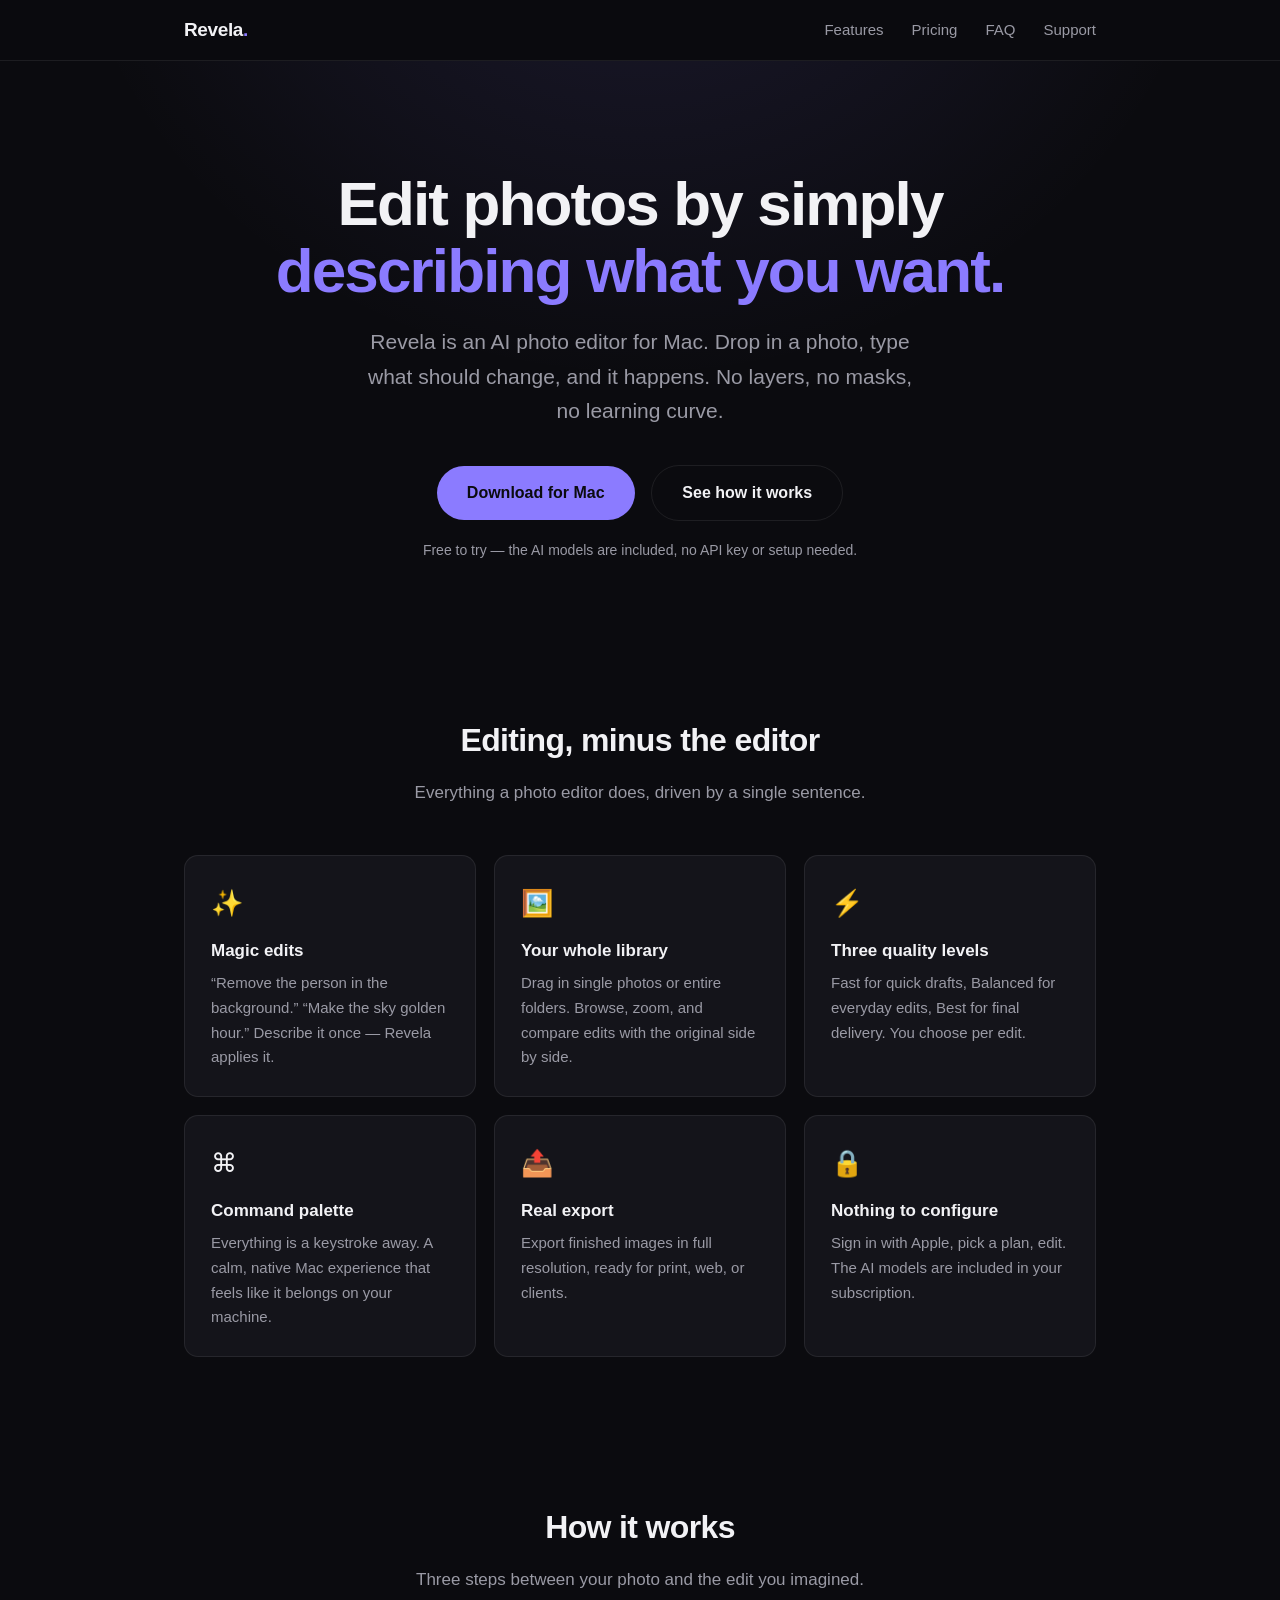
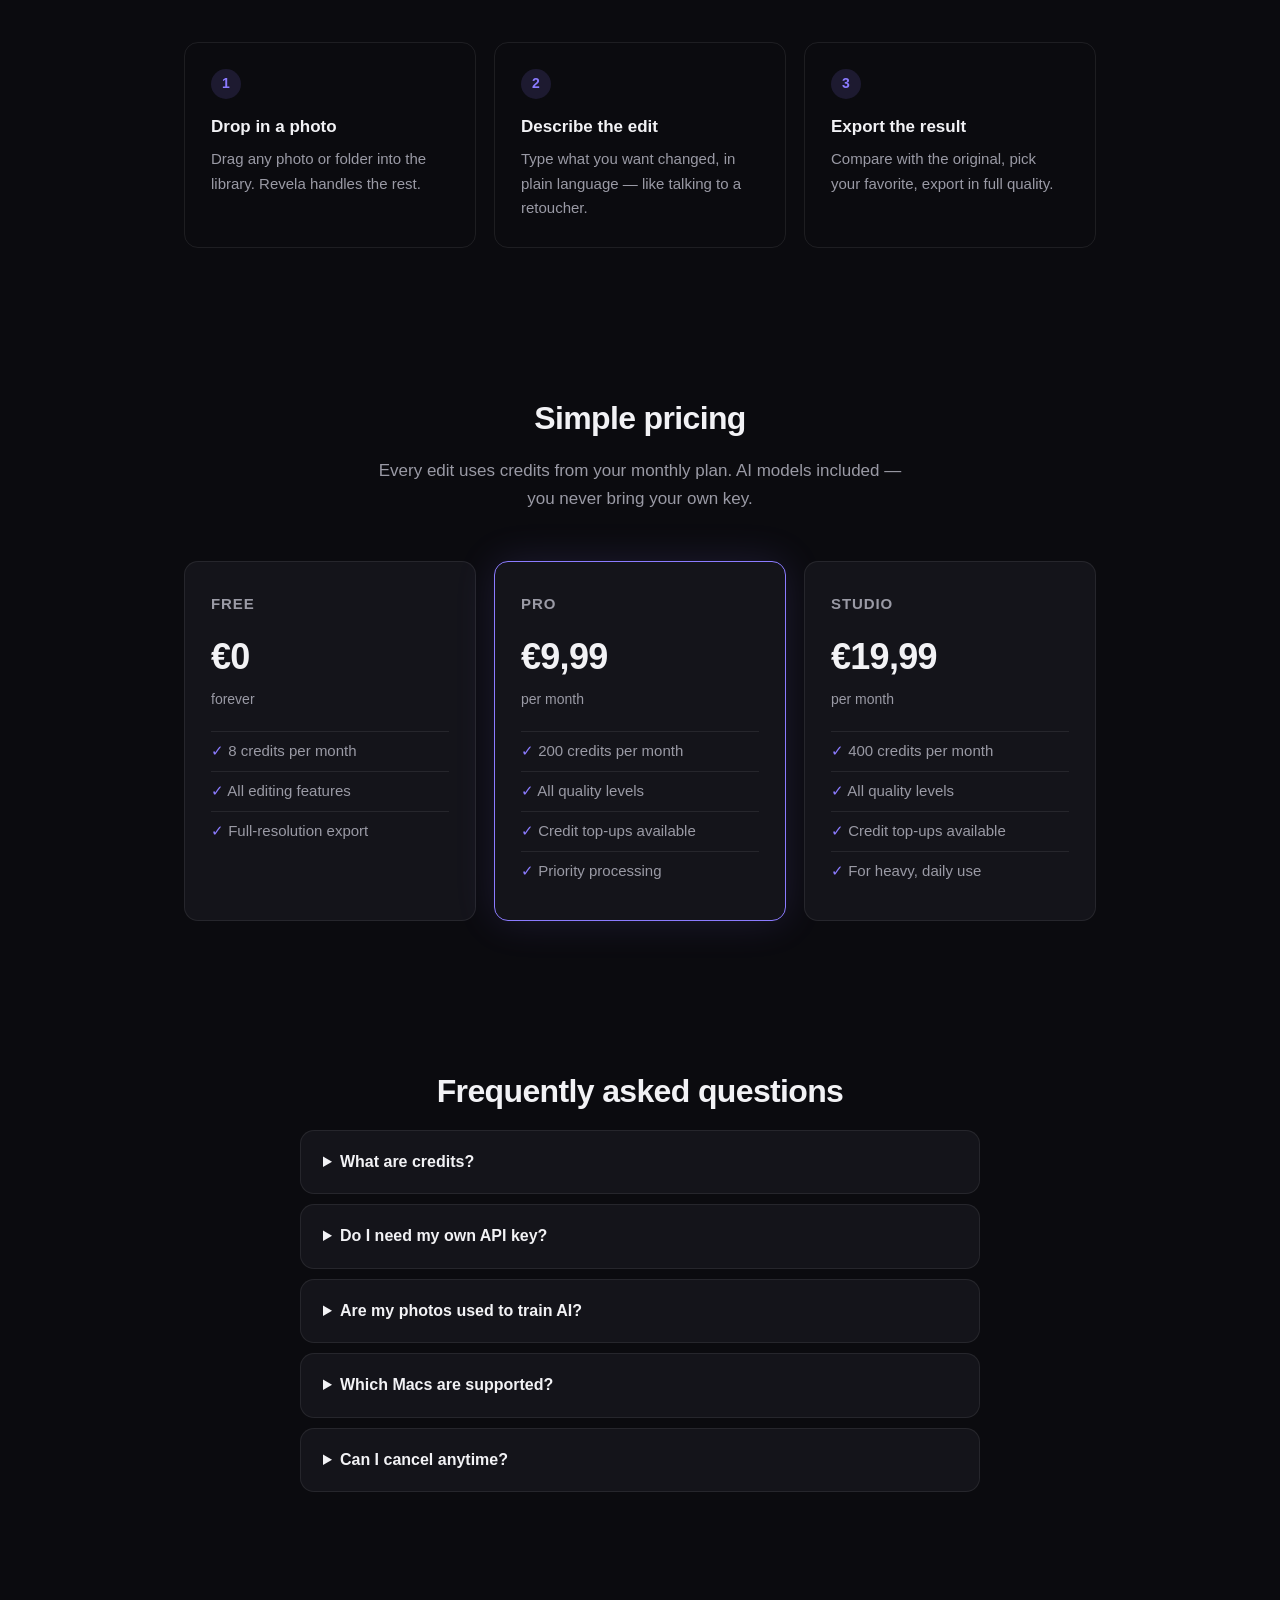
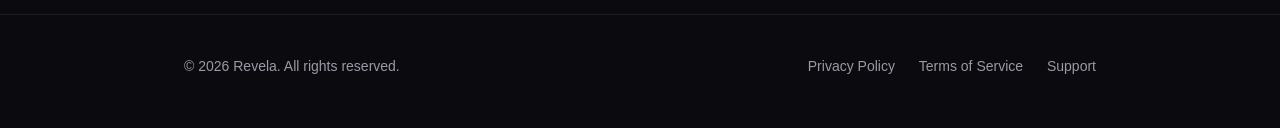
==== index.html @ b55bc23b "Revela marketing site + privacy, terms, support pages Co-Authored-By: Claude Fable 5 <noreply@anthro" ====
<!DOCTYPE html>
<html lang="en">
<head>
  <meta charset="UTF-8">
  <meta name="viewport" content="width=device-width, initial-scale=1.0">
  <title>Revela — Edit photos by describing what you want</title>
  <meta name="description" content="Revela is a Mac app that edits your photos with AI. Drop in a photo, describe the edit in plain language, and watch it happen. No layers, no learning curve.">
  <meta property="og:title" content="Revela — Edit photos by describing what you want">
  <meta property="og:description" content="AI photo editing for Mac. Describe the edit. Revela does the rest.">
  <meta property="og:type" content="website">
  <link rel="stylesheet" href="style.css">
</head>
<body>

<nav>
  <div class="wrap">
    <a class="brand" href="index.html">Revela<span>.</span></a>
    <div class="links">
      <a href="#features">Features</a>
      <a href="#pricing">Pricing</a>
      <a href="#faq">FAQ</a>
      <a href="support.html">Support</a>
    </div>
  </div>
</nav>

<header class="hero">
  <div class="wrap">
    <h1>Edit photos by simply<br><em>describing what you want.</em></h1>
    <p class="lede">Revela is an AI photo editor for Mac. Drop in a photo, type what should change, and it happens. No layers, no masks, no learning curve.</p>
    <a class="cta" href="#pricing">Download for Mac</a>
    <a class="cta ghost" href="#how">See how it works</a>
    <p class="note">Free to try — the AI models are included, no API key or setup needed.</p>
  </div>
</header>

<section id="features">
  <div class="wrap">
    <h2>Editing, minus the editor</h2>
    <p class="sub">Everything a photo editor does, driven by a single sentence.</p>
    <div class="grid">
      <div class="card">
        <div class="icon">✨</div>
        <h3>Magic edits</h3>
        <p>“Remove the person in the background.” “Make the sky golden hour.” Describe it once — Revela applies it.</p>
      </div>
      <div class="card">
        <div class="icon">🖼️</div>
        <h3>Your whole library</h3>
        <p>Drag in single photos or entire folders. Browse, zoom, and compare edits with the original side by side.</p>
      </div>
      <div class="card">
        <div class="icon">⚡</div>
        <h3>Three quality levels</h3>
        <p>Fast for quick drafts, Balanced for everyday edits, Best for final delivery. You choose per edit.</p>
      </div>
      <div class="card">
        <div class="icon">⌘</div>
        <h3>Command palette</h3>
        <p>Everything is a keystroke away. A calm, native Mac experience that feels like it belongs on your machine.</p>
      </div>
      <div class="card">
        <div class="icon">📤</div>
        <h3>Real export</h3>
        <p>Export finished images in full resolution, ready for print, web, or clients.</p>
      </div>
      <div class="card">
        <div class="icon">🔒</div>
        <h3>Nothing to configure</h3>
        <p>Sign in with Apple, pick a plan, edit. The AI models are included in your subscription.</p>
      </div>
    </div>
  </div>
</section>

<section id="how">
  <div class="wrap">
    <h2>How it works</h2>
    <p class="sub">Three steps between your photo and the edit you imagined.</p>
    <div class="steps">
      <div class="step">
        <h3>Drop in a photo</h3>
        <p>Drag any photo or folder into the library. Revela handles the rest.</p>
      </div>
      <div class="step">
        <h3>Describe the edit</h3>
        <p>Type what you want changed, in plain language — like talking to a retoucher.</p>
      </div>
      <div class="step">
        <h3>Export the result</h3>
        <p>Compare with the original, pick your favorite, export in full quality.</p>
      </div>
    </div>
  </div>
</section>

<section id="pricing">
  <div class="wrap">
    <h2>Simple pricing</h2>
    <p class="sub">Every edit uses credits from your monthly plan. AI models included — you never bring your own key.</p>
    <div class="plans">
      <div class="plan">
        <div class="name">Free</div>
        <div class="price">€0</div>
        <div class="per">forever</div>
        <ul>
          <li>8 credits per month</li>
          <li>All editing features</li>
          <li>Full-resolution export</li>
        </ul>
      </div>
      <div class="plan featured">
        <div class="name">Pro</div>
        <div class="price">€9,99</div>
        <div class="per">per month</div>
        <ul>
          <li>200 credits per month</li>
          <li>All quality levels</li>
          <li>Credit top-ups available</li>
          <li>Priority processing</li>
        </ul>
      </div>
      <div class="plan">
        <div class="name">Studio</div>
        <div class="price">€19,99</div>
        <div class="per">per month</div>
        <ul>
          <li>400 credits per month</li>
          <li>All quality levels</li>
          <li>Credit top-ups available</li>
          <li>For heavy, daily use</li>
        </ul>
      </div>
    </div>
  </div>
</section>

<section id="faq">
  <div class="wrap">
    <h2>Frequently asked questions</h2>
    <div class="faq">
      <details>
        <summary>What are credits?</summary>
        <p>Each AI edit costs credits depending on the quality you choose: Fast costs 1 credit, Balanced 2, and Best 8. Your plan refills credits every month, and subscribers can buy top-ups anytime.</p>
      </details>
      <details>
        <summary>Do I need my own API key?</summary>
        <p>No. The AI models are included in every plan — even Free. Sign in, pick a plan, and start editing.</p>
      </details>
      <details>
        <summary>Are my photos used to train AI?</summary>
        <p>No. Photos are sent to our AI provider only to perform the edit you asked for, and are not used for model training. See our <a href="privacy.html">Privacy Policy</a> for details.</p>
      </details>
      <details>
        <summary>Which Macs are supported?</summary>
        <p>Revela runs on modern Macs running the latest macOS. It's built natively in Swift for a fast, calm experience.</p>
      </details>
      <details>
        <summary>Can I cancel anytime?</summary>
        <p>Yes. Subscriptions are managed through the App Store and can be cancelled anytime in your Apple ID settings. You keep your plan until the end of the billing period.</p>
      </details>
    </div>
  </div>
</section>

<footer>
  <div class="wrap">
    <div>© 2026 Revela. All rights reserved.</div>
    <div>
      <a href="privacy.html">Privacy Policy</a>
      <a href="terms.html">Terms of Service</a>
      <a href="support.html">Support</a>
    </div>
  </div>
</footer>

</body>
</html>
---- style.css ----
/* Revela — marketing site. Calm, premium, dark. */

:root {
  --bg: #0b0b0f;
  --bg-raised: #14141a;
  --border: rgba(255, 255, 255, 0.08);
  --text: #f2f2f5;
  --text-dim: #9a9aa5;
  --accent: #8b7bff;
  --accent-soft: rgba(139, 123, 255, 0.14);
  --radius: 14px;
  --max: 960px;
}

* { margin: 0; padding: 0; box-sizing: border-box; }

html { scroll-behavior: smooth; }

body {
  background: var(--bg);
  color: var(--text);
  font-family: -apple-system, BlinkMacSystemFont, "SF Pro Text", "Segoe UI", Inter, sans-serif;
  font-size: 17px;
  line-height: 1.65;
  -webkit-font-smoothing: antialiased;
}

a { color: var(--accent); text-decoration: none; }
a:hover { text-decoration: underline; }

.wrap { max-width: var(--max); margin: 0 auto; padding: 0 24px; }

/* Nav */
nav {
  position: sticky; top: 0; z-index: 10;
  backdrop-filter: blur(20px);
  background: rgba(11, 11, 15, 0.75);
  border-bottom: 1px solid var(--border);
}
nav .wrap {
  display: flex; align-items: center; justify-content: space-between;
  height: 60px;
}
.brand {
  font-weight: 700; font-size: 19px; letter-spacing: -0.02em;
  color: var(--text);
}
.brand:hover { text-decoration: none; }
.brand span { color: var(--accent); }
nav .links { display: flex; gap: 28px; font-size: 15px; }
nav .links a { color: var(--text-dim); }
nav .links a:hover { color: var(--text); text-decoration: none; }

/* Hero */
.hero { padding: 110px 0 80px; text-align: center; position: relative; overflow: hidden; }
.hero::before {
  content: ""; position: absolute; inset: -40% 0 auto 0; height: 600px;
  background: radial-gradient(ellipse at 50% 0%, var(--accent-soft), transparent 65%);
  pointer-events: none;
}
.hero h1 {
  font-size: clamp(38px, 6vw, 62px);
  font-weight: 800; letter-spacing: -0.03em; line-height: 1.08;
  margin-bottom: 20px; position: relative;
}
.hero h1 em { font-style: normal; color: var(--accent); }
.hero p.lede {
  font-size: 21px; color: var(--text-dim); max-width: 560px;
  margin: 0 auto 36px; position: relative;
}
.cta {
  display: inline-block; padding: 14px 30px; border-radius: 999px;
  background: var(--accent); color: #0b0b0f; font-weight: 600; font-size: 16px;
  transition: transform 0.15s ease, box-shadow 0.15s ease;
  position: relative;
}
.cta:hover { text-decoration: none; transform: translateY(-1px); box-shadow: 0 8px 30px var(--accent-soft); }
.cta.ghost {
  background: transparent; color: var(--text);
  border: 1px solid var(--border); margin-left: 12px;
}
.hero .note { margin-top: 18px; font-size: 14px; color: var(--text-dim); position: relative; }

/* Sections */
section { padding: 72px 0; }
section h2 {
  font-size: 32px; font-weight: 700; letter-spacing: -0.02em;
  text-align: center; margin-bottom: 12px;
}
section .sub {
  text-align: center; color: var(--text-dim); max-width: 540px;
  margin: 0 auto 48px;
}

/* Feature grid */
.grid { display: grid; grid-template-columns: repeat(3, 1fr); gap: 18px; }
@media (max-width: 760px) { .grid { grid-template-columns: 1fr; } }
.card {
  background: var(--bg-raised); border: 1px solid var(--border);
  border-radius: var(--radius); padding: 26px;
}
.card .icon { font-size: 26px; margin-bottom: 12px; }
.card h3 { font-size: 17px; font-weight: 600; margin-bottom: 6px; }
.card p { font-size: 15px; color: var(--text-dim); }

/* How it works */
.steps { display: grid; grid-template-columns: repeat(3, 1fr); gap: 18px; counter-reset: step; }
@media (max-width: 760px) { .steps { grid-template-columns: 1fr; } }
.step {
  padding: 26px; border-radius: var(--radius);
  border: 1px solid var(--border);
}
.step::before {
  counter-increment: step; content: counter(step);
  display: inline-flex; align-items: center; justify-content: center;
  width: 30px; height: 30px; border-radius: 999px;
  background: var(--accent-soft); color: var(--accent);
  font-weight: 700; font-size: 14px; margin-bottom: 14px;
}
.step h3 { font-size: 17px; margin-bottom: 6px; }
.step p { font-size: 15px; color: var(--text-dim); }

/* Pricing */
.plans { display: grid; grid-template-columns: repeat(3, 1fr); gap: 18px; align-items: stretch; }
@media (max-width: 760px) { .plans { grid-template-columns: 1fr; } }
.plan {
  background: var(--bg-raised); border: 1px solid var(--border);
  border-radius: var(--radius); padding: 30px 26px;
  display: flex; flex-direction: column;
}
.plan.featured { border-color: var(--accent); box-shadow: 0 0 40px var(--accent-soft); }
.plan .name { font-weight: 600; font-size: 15px; color: var(--text-dim); text-transform: uppercase; letter-spacing: 0.06em; }
.plan .price { font-size: 36px; font-weight: 800; letter-spacing: -0.02em; margin: 10px 0 2px; }
.plan .per { font-size: 14px; color: var(--text-dim); margin-bottom: 20px; }
.plan ul { list-style: none; flex: 1; }
.plan li { font-size: 15px; color: var(--text-dim); padding: 7px 0; border-top: 1px solid var(--border); }
.plan li::before { content: "✓  "; color: var(--accent); }

/* FAQ */
.faq { max-width: 680px; margin: 0 auto; }
.faq details {
  border: 1px solid var(--border); border-radius: var(--radius);
  padding: 18px 22px; margin-bottom: 10px; background: var(--bg-raised);
}
.faq summary { cursor: pointer; font-weight: 600; font-size: 16px; }
.faq details p { margin-top: 10px; color: var(--text-dim); font-size: 15px; }

/* Legal pages */
.legal { max-width: 720px; margin: 0 auto; padding: 70px 24px 90px; }
.legal h1 { font-size: 36px; letter-spacing: -0.02em; margin-bottom: 8px; }
.legal .updated { color: var(--text-dim); font-size: 14px; margin-bottom: 40px; }
.legal h2 { font-size: 22px; margin: 40px 0 12px; letter-spacing: -0.01em; }
.legal p, .legal li { color: var(--text-dim); font-size: 16px; }
.legal ul { padding-left: 22px; margin: 10px 0; }
.legal li { margin: 6px 0; }
.legal strong { color: var(--text); }
.legal table { width: 100%; border-collapse: collapse; margin: 14px 0; font-size: 15px; }
.legal th, .legal td { text-align: left; padding: 10px 12px; border: 1px solid var(--border); color: var(--text-dim); }
.legal th { color: var(--text); background: var(--bg-raised); }

/* Footer */
footer { border-top: 1px solid var(--border); padding: 40px 0 50px; margin-top: 40px; }
footer .wrap { display: flex; justify-content: space-between; flex-wrap: wrap; gap: 16px; font-size: 14px; color: var(--text-dim); }
footer a { color: var(--text-dim); margin-left: 20px; }
footer a:first-child { margin-left: 0; }
footer a:hover { color: var(--text); }
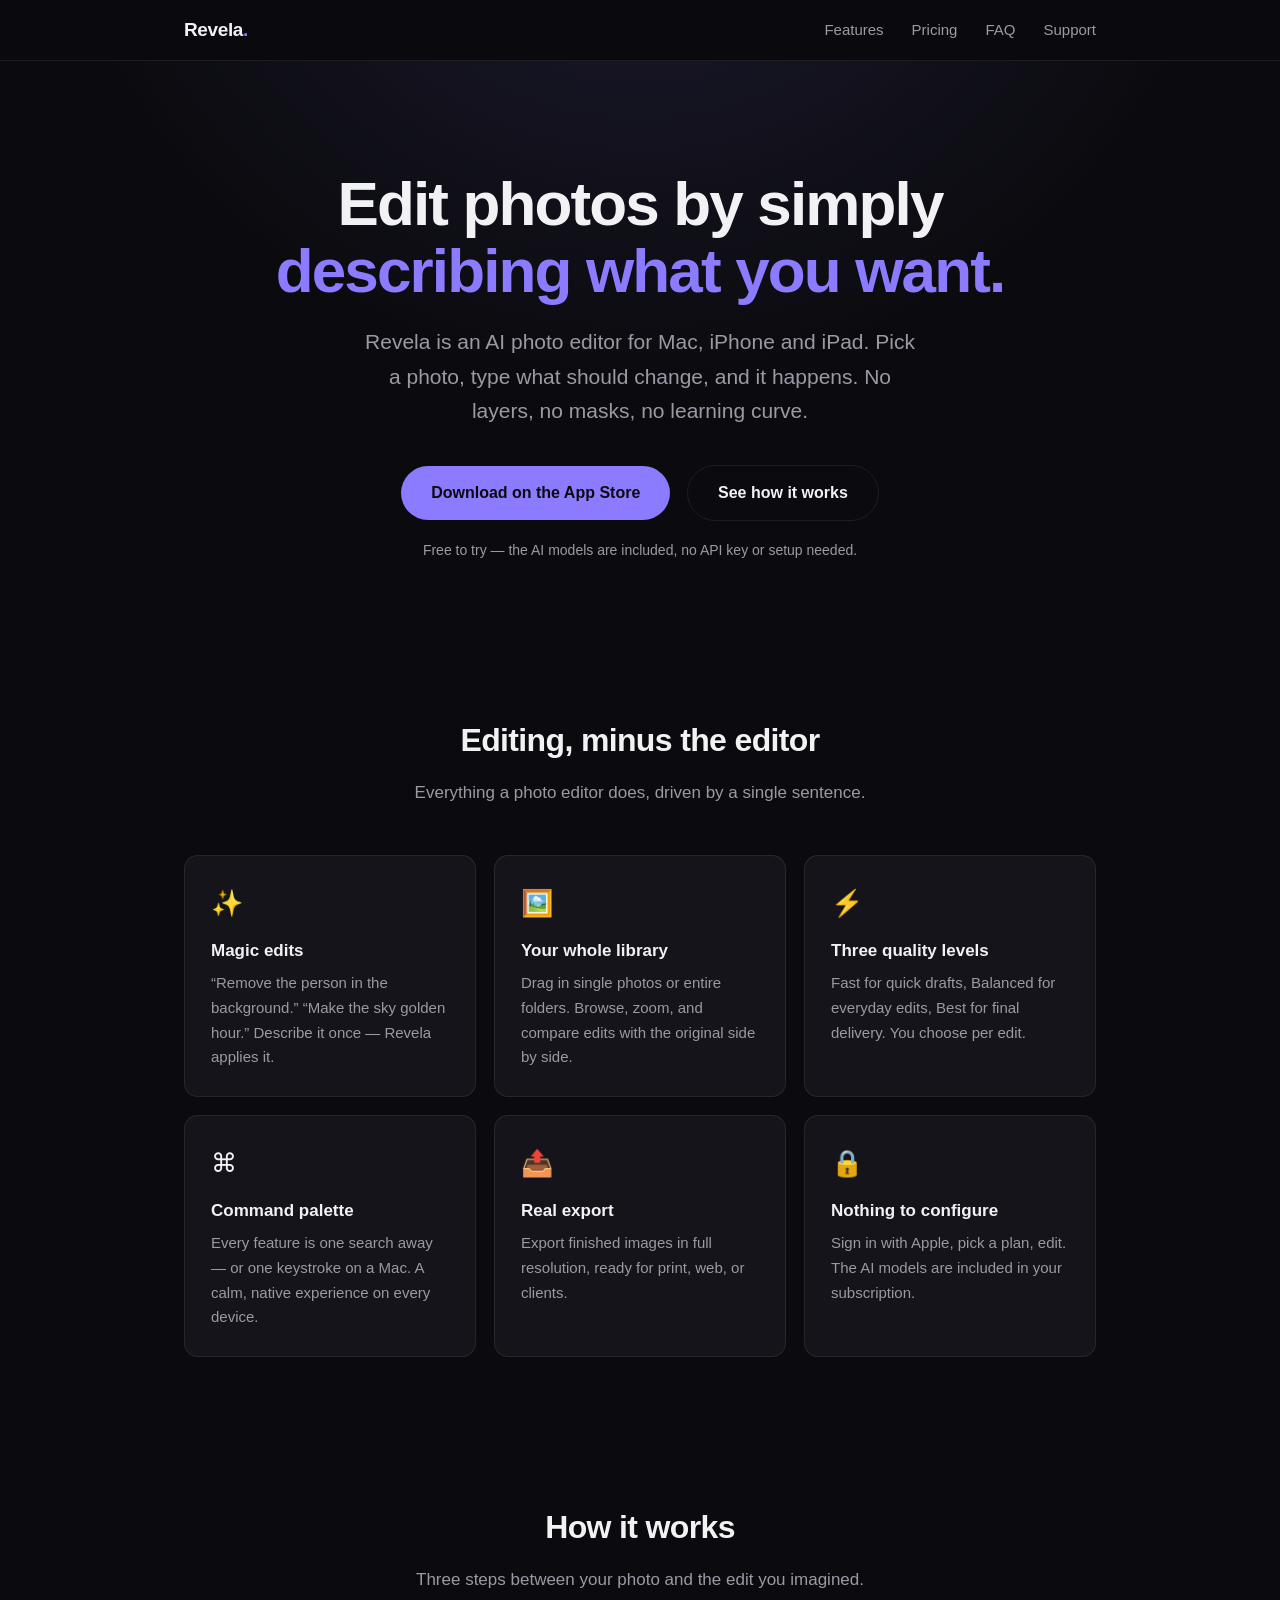
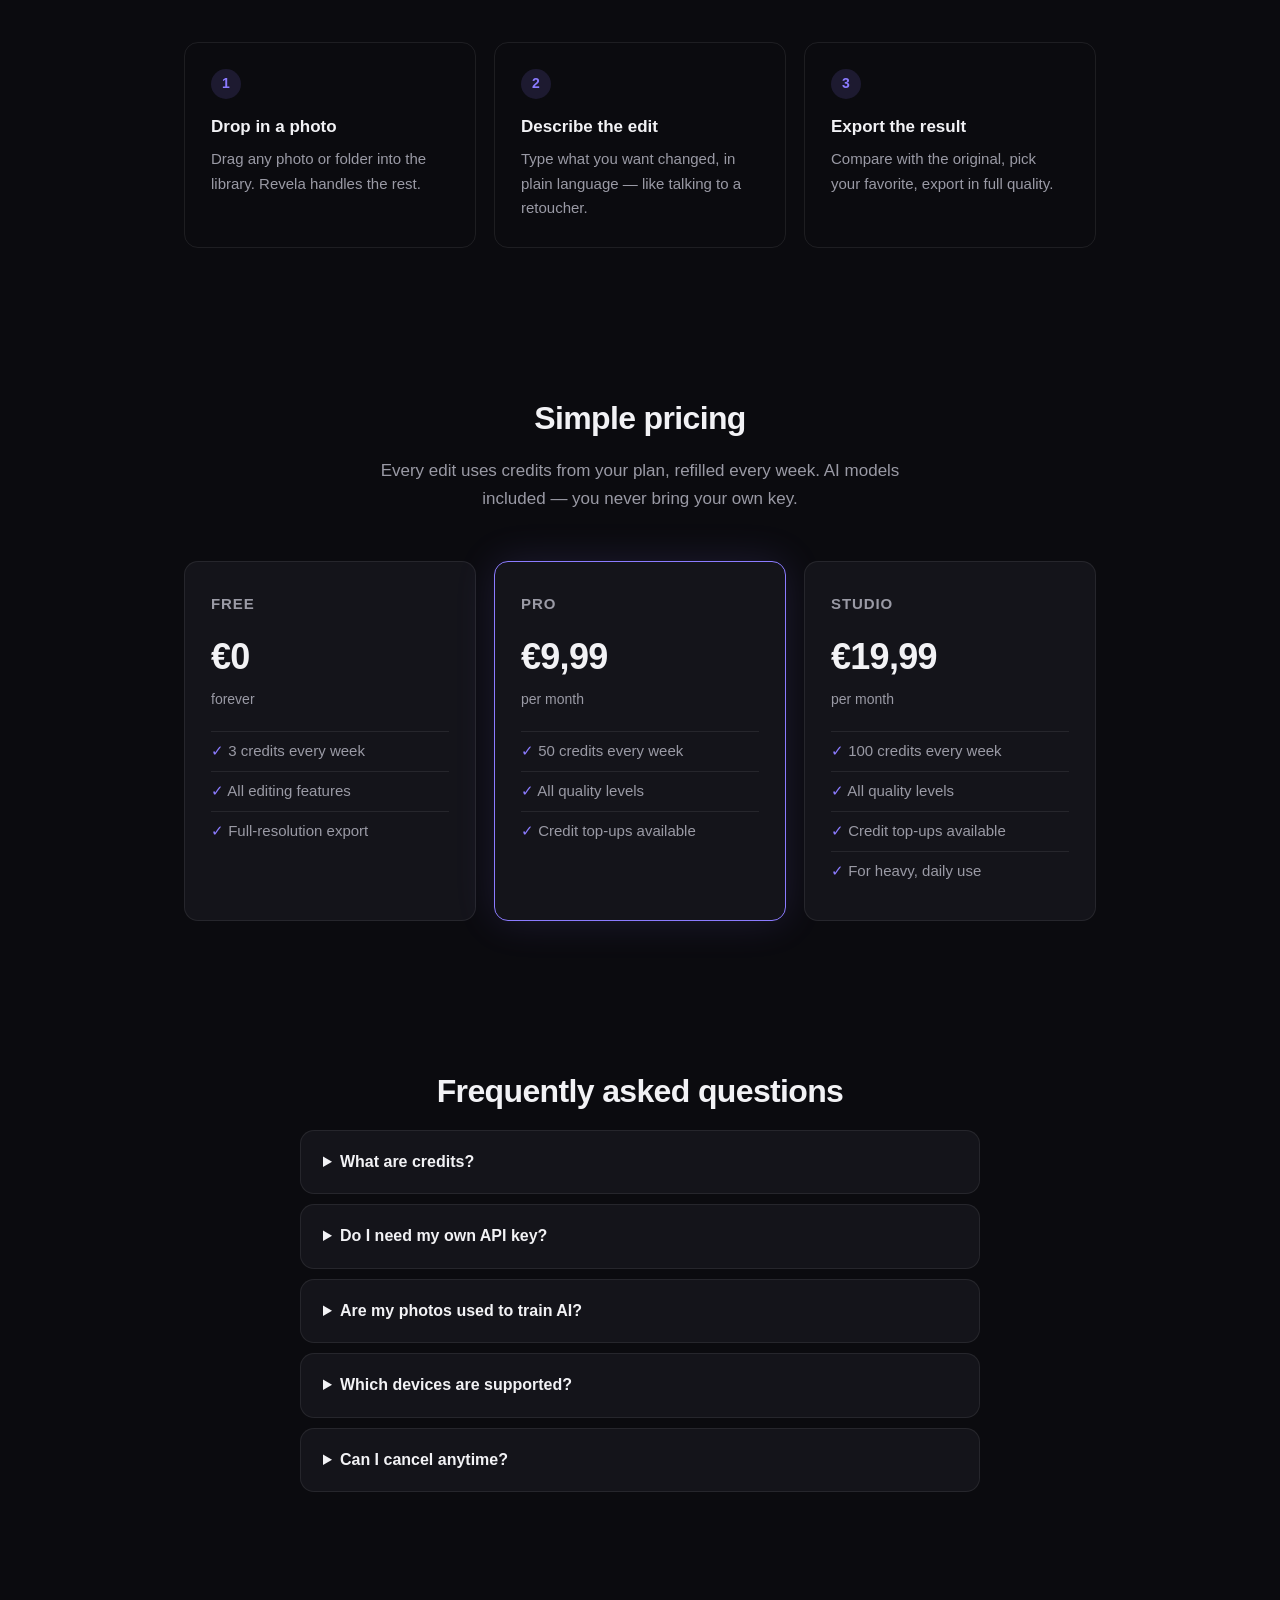
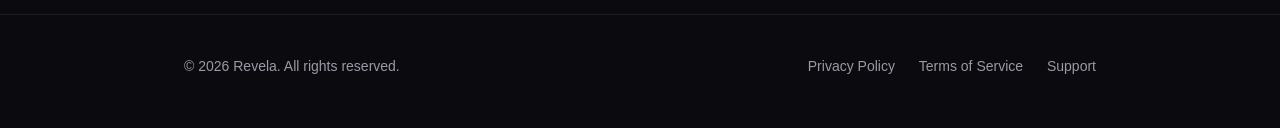
==== commit 161fef45: "iPhone and iPad, weekly credits, fair use, in-app account deletion Co-Authored-By: Claude Opus 5.5 <" ====
--- a/index.html
+++ b/index.html
@@ -4,9 +4,9 @@
   <meta charset="UTF-8">
   <meta name="viewport" content="width=device-width, initial-scale=1.0">
   <title>Revela — Edit photos by describing what you want</title>
-  <meta name="description" content="Revela is a Mac app that edits your photos with AI. Drop in a photo, describe the edit in plain language, and watch it happen. No layers, no learning curve.">
+  <meta name="description" content="Revela is an app for Mac, iPhone and iPad that edits your photos with AI. Drop in a photo, describe the edit in plain language, and watch it happen. No layers, no learning curve.">
   <meta property="og:title" content="Revela — Edit photos by describing what you want">
-  <meta property="og:description" content="AI photo editing for Mac. Describe the edit. Revela does the rest.">
+  <meta property="og:description" content="AI photo editing for Mac, iPhone and iPad. Describe the edit. Revela does the rest.">
   <meta property="og:type" content="website">
   <link rel="stylesheet" href="style.css">
 </head>
@@ -27,8 +27,8 @@
 <header class="hero">
   <div class="wrap">
     <h1>Edit photos by simply<br><em>describing what you want.</em></h1>
-    <p class="lede">Revela is an AI photo editor for Mac. Drop in a photo, type what should change, and it happens. No layers, no masks, no learning curve.</p>
-    <a class="cta" href="#pricing">Download for Mac</a>
+    <p class="lede">Revela is an AI photo editor for Mac, iPhone and iPad. Pick a photo, type what should change, and it happens. No layers, no masks, no learning curve.</p>
+    <a class="cta" href="#pricing">Download on the App Store</a>
     <a class="cta ghost" href="#how">See how it works</a>
     <p class="note">Free to try — the AI models are included, no API key or setup needed.</p>
   </div>
@@ -57,7 +57,7 @@
       <div class="card">
         <div class="icon">⌘</div>
         <h3>Command palette</h3>
-        <p>Everything is a keystroke away. A calm, native Mac experience that feels like it belongs on your machine.</p>
+        <p>Every feature is one search away — or one keystroke on a Mac. A calm, native experience on every device.</p>
       </div>
       <div class="card">
         <div class="icon">📤</div>
@@ -97,14 +97,14 @@
 <section id="pricing">
   <div class="wrap">
     <h2>Simple pricing</h2>
-    <p class="sub">Every edit uses credits from your monthly plan. AI models included — you never bring your own key.</p>
+    <p class="sub">Every edit uses credits from your plan, refilled every week. AI models included — you never bring your own key.</p>
     <div class="plans">
       <div class="plan">
         <div class="name">Free</div>
         <div class="price">€0</div>
         <div class="per">forever</div>
         <ul>
-          <li>8 credits per month</li>
+          <li>3 credits every week</li>
           <li>All editing features</li>
           <li>Full-resolution export</li>
         </ul>
@@ -114,10 +114,9 @@
         <div class="price">€9,99</div>
         <div class="per">per month</div>
         <ul>
-          <li>200 credits per month</li>
+          <li>50 credits every week</li>
           <li>All quality levels</li>
           <li>Credit top-ups available</li>
-          <li>Priority processing</li>
         </ul>
       </div>
       <div class="plan">
@@ -125,7 +124,7 @@
         <div class="price">€19,99</div>
         <div class="per">per month</div>
         <ul>
-          <li>400 credits per month</li>
+          <li>100 credits every week</li>
           <li>All quality levels</li>
           <li>Credit top-ups available</li>
           <li>For heavy, daily use</li>
@@ -141,7 +140,7 @@
     <div class="faq">
       <details>
         <summary>What are credits?</summary>
-        <p>Each AI edit costs credits depending on the quality you choose: Fast costs 1 credit, Balanced 2, and Best 8. Your plan refills credits every month, and subscribers can buy top-ups anytime.</p>
+        <p>Each AI edit costs credits depending on the quality you choose: Fast costs 1 credit, Balanced 2, and Best 8. Your plan refills credits every week, and subscribers can buy top-ups anytime. Fair-use limits apply — see the <a href="terms.html">Terms</a>.</p>
       </details>
       <details>
         <summary>Do I need my own API key?</summary>
@@ -152,8 +151,8 @@
         <p>No. Photos are sent to our AI provider only to perform the edit you asked for, and are not used for model training. See our <a href="privacy.html">Privacy Policy</a> for details.</p>
       </details>
       <details>
-        <summary>Which Macs are supported?</summary>
-        <p>Revela runs on modern Macs running the latest macOS. It's built natively in Swift for a fast, calm experience.</p>
+        <summary>Which devices are supported?</summary>
+        <p>Revela runs on Mac (macOS 26.5 or later), iPhone and iPad (iOS and iPadOS 26 or later). It's built natively in Swift for a fast, calm experience, and one subscription works on all your devices.</p>
       </details>
       <details>
         <summary>Can I cancel anytime?</summary>
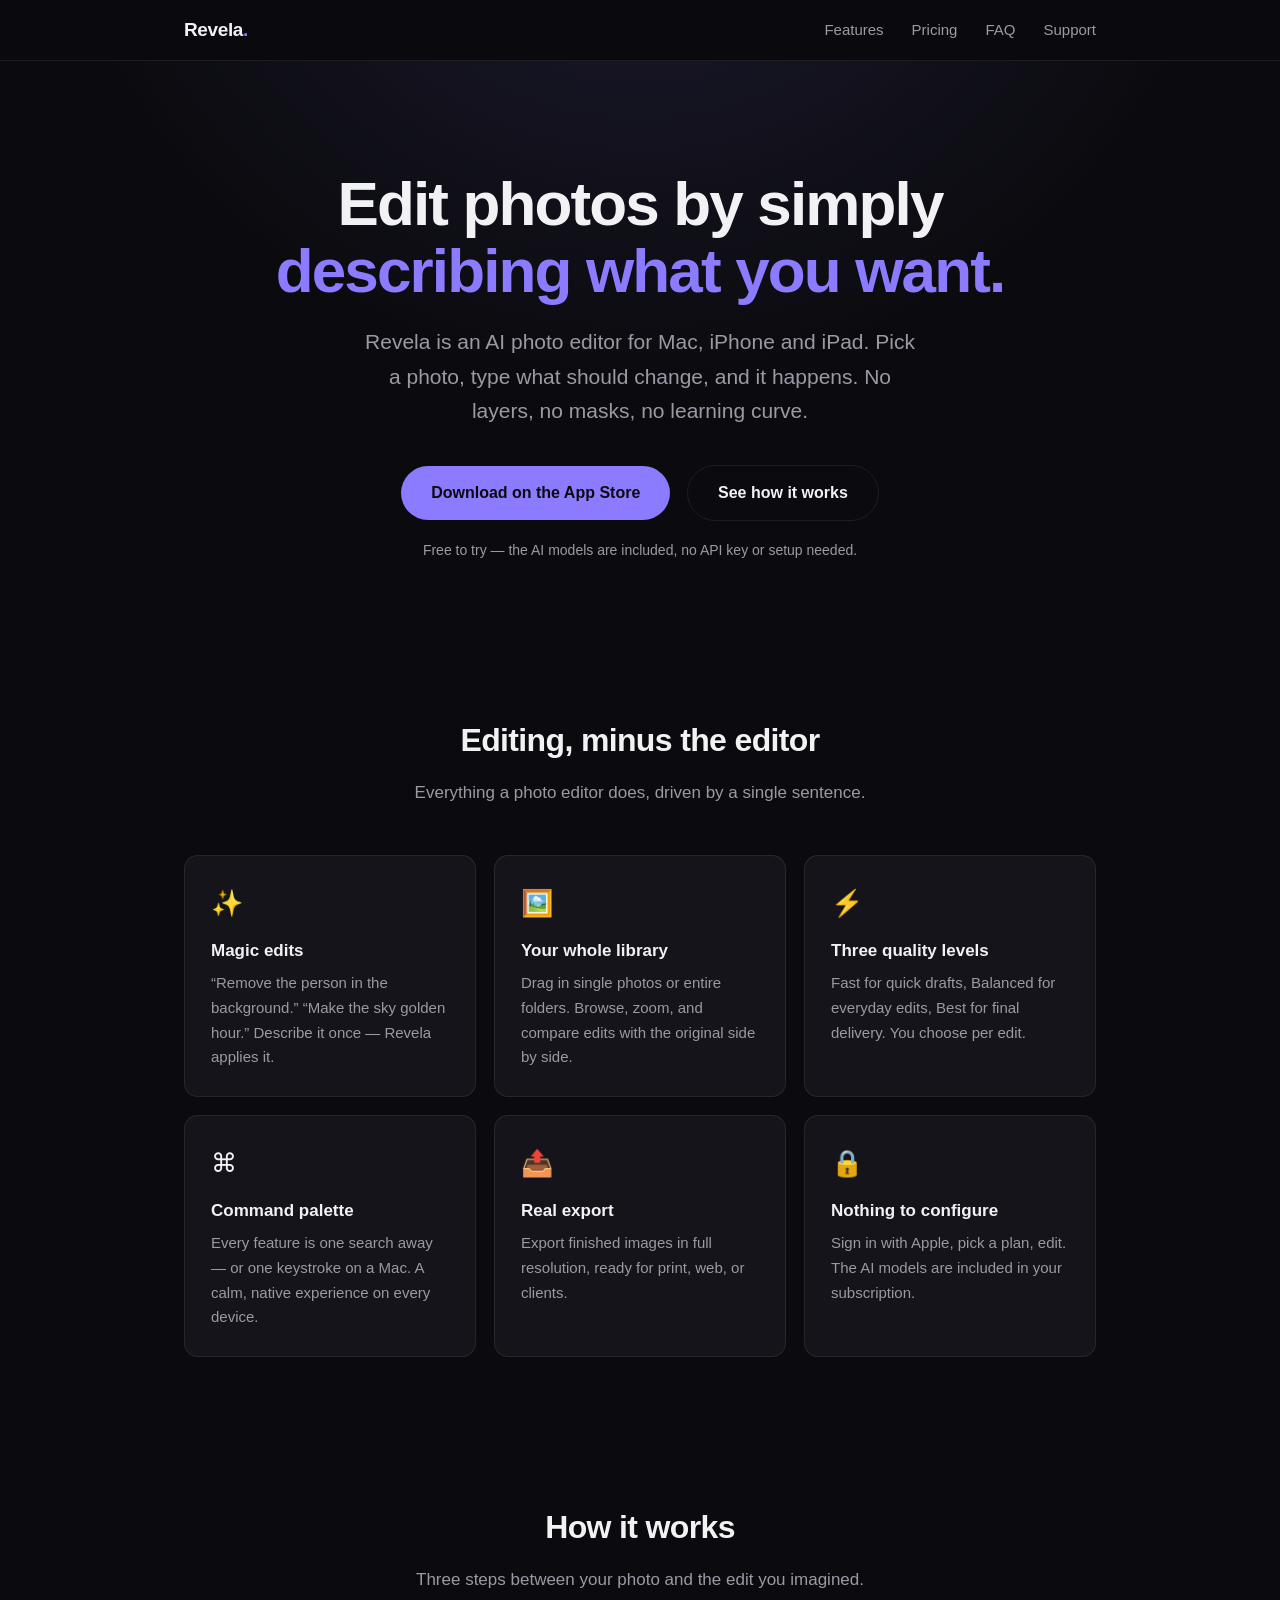
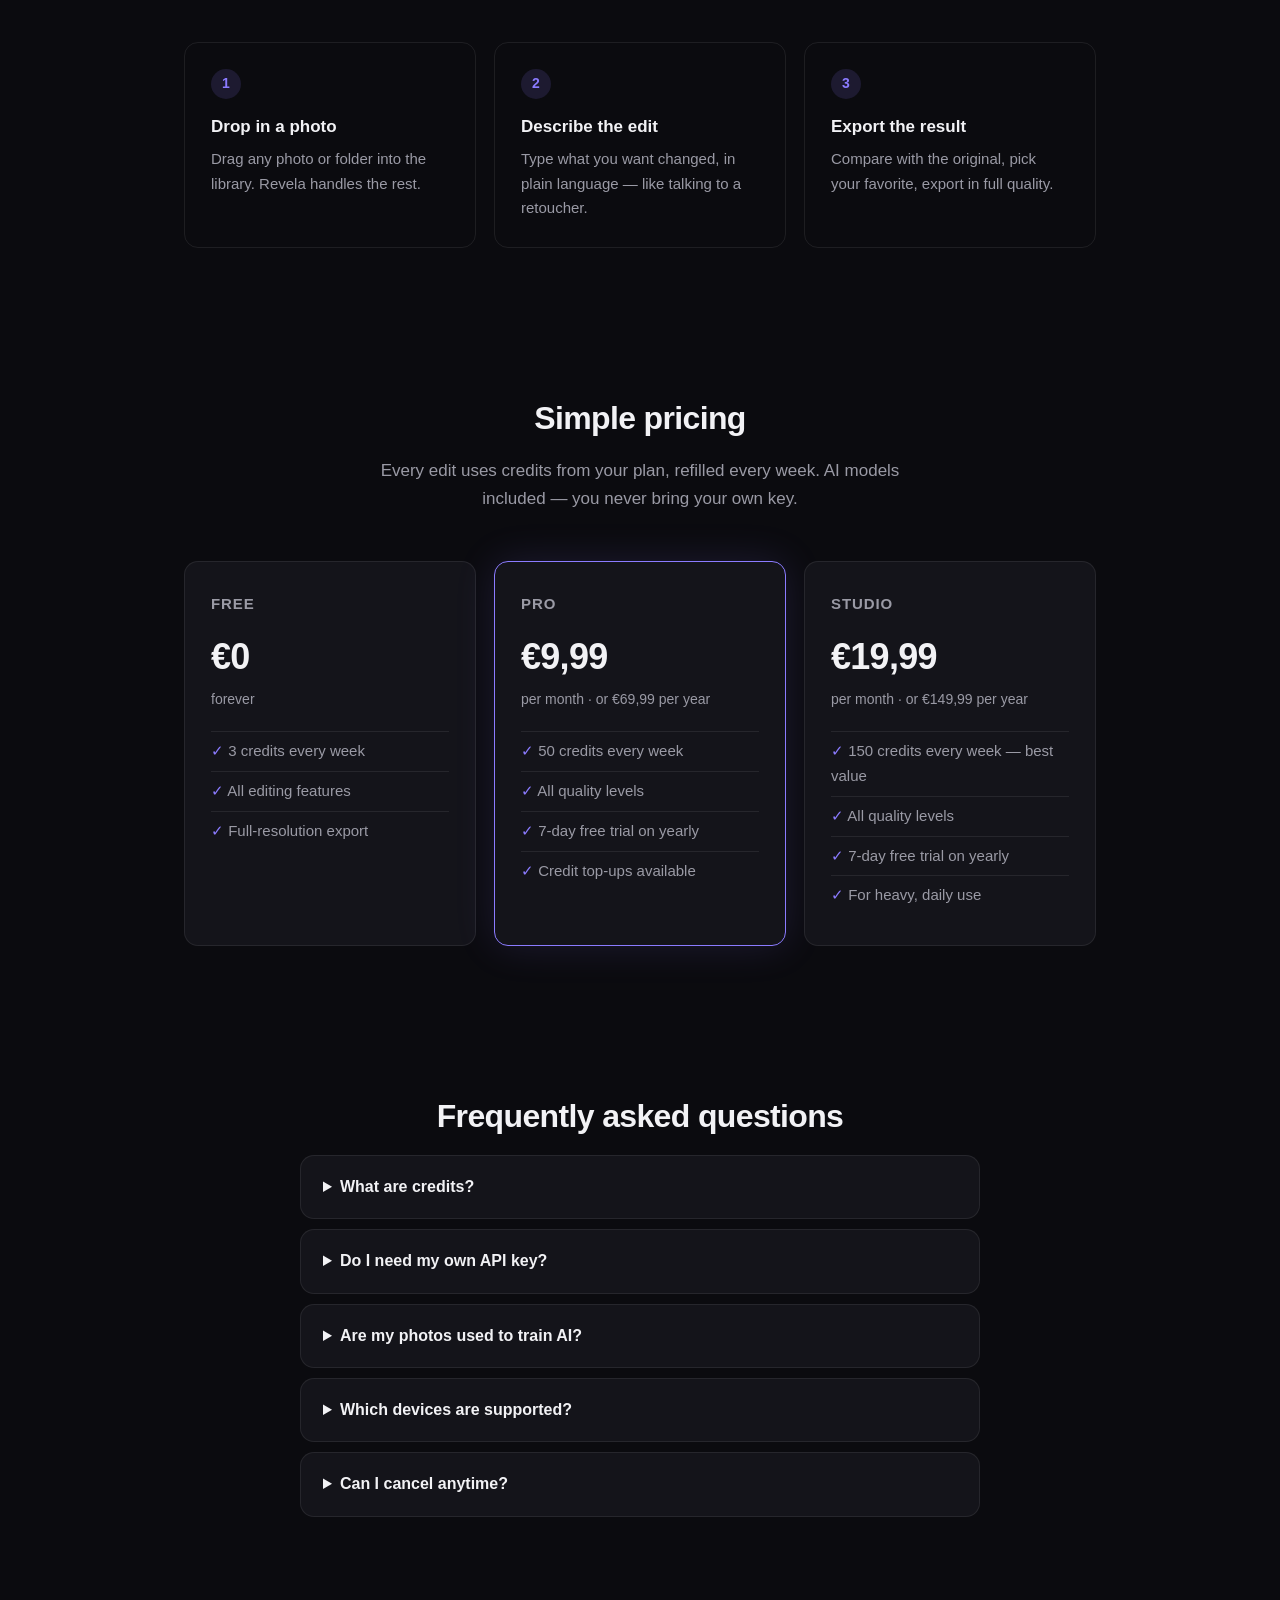
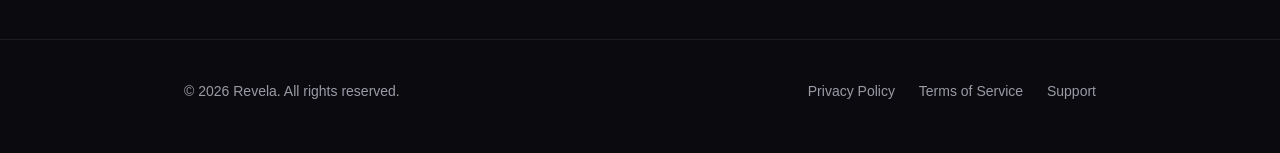
==== commit bd816c38: "Yearly plans, Studio 150 credits/week, free trial terms Co-Authored-By: Claude Opus 5.5 <noreply@ant" ====
--- a/index.html
+++ b/index.html
@@ -112,21 +112,22 @@
       <div class="plan featured">
         <div class="name">Pro</div>
         <div class="price">€9,99</div>
-        <div class="per">per month</div>
+        <div class="per">per month · or €69,99 per year</div>
         <ul>
           <li>50 credits every week</li>
           <li>All quality levels</li>
+          <li>7-day free trial on yearly</li>
           <li>Credit top-ups available</li>
         </ul>
       </div>
       <div class="plan">
         <div class="name">Studio</div>
         <div class="price">€19,99</div>
-        <div class="per">per month</div>
+        <div class="per">per month · or €149,99 per year</div>
         <ul>
-          <li>100 credits every week</li>
+          <li>150 credits every week — best value</li>
           <li>All quality levels</li>
-          <li>Credit top-ups available</li>
+          <li>7-day free trial on yearly</li>
           <li>For heavy, daily use</li>
         </ul>
       </div>
